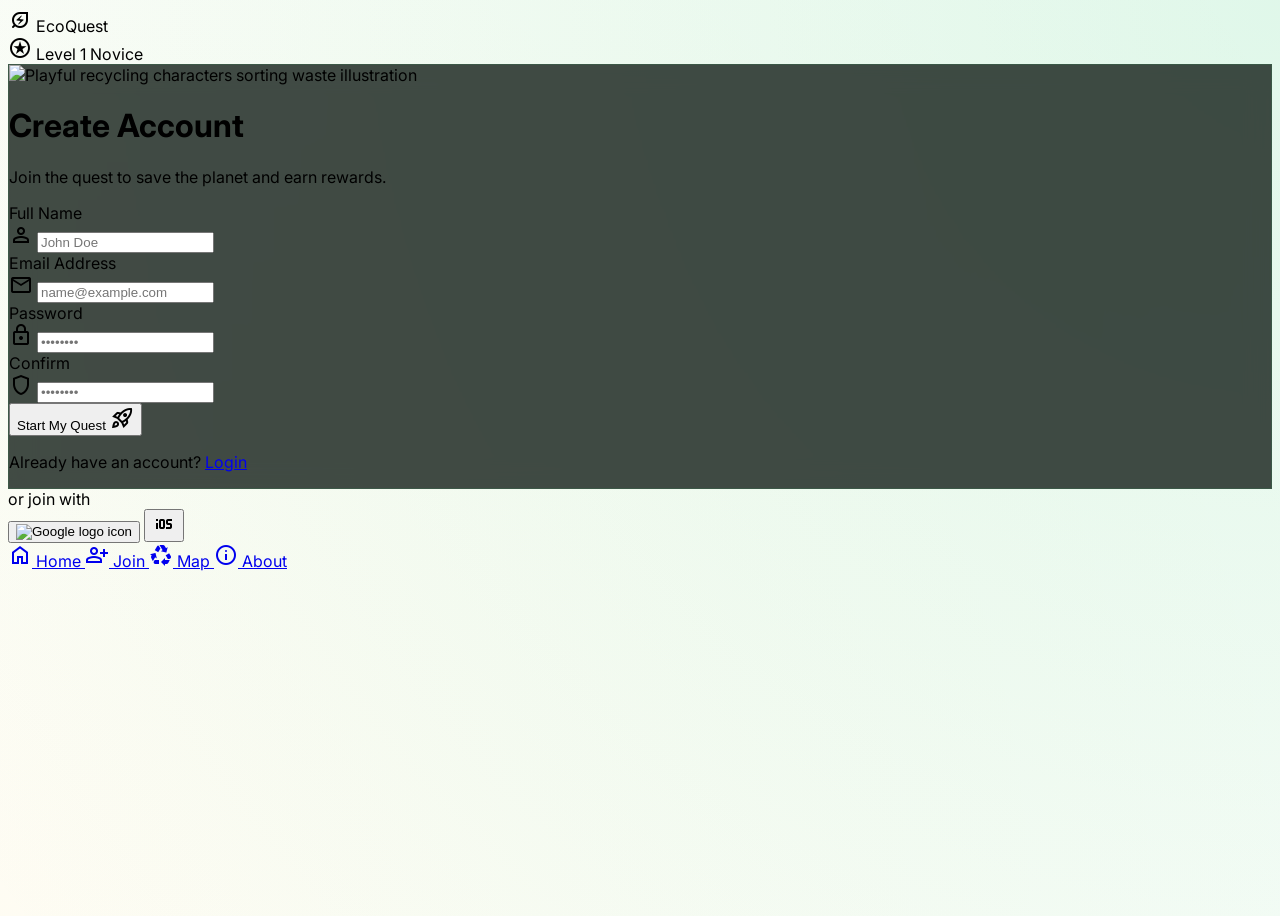
==== index.html @ ca82e49a "Initial Commit" ====
<!DOCTYPE html>
<html class="dark" lang="en">
<head>
  <meta charset="utf-8"/>
  <meta content="width=device-width, initial-scale=1.0" name="viewport"/>
  <title>EcoQuest - Join the Journey</title>

  <!-- Tailwind CSS -->
  <script src="https://cdn.tailwindcss.com?plugins=forms,container-queries"></script>

  <!-- Google Fonts -->
  <link href="https://fonts.googleapis.com/css2?family=Inter:wght@300;400;500;600;700&display=swap" rel="stylesheet"/>
  <link href="https://fonts.googleapis.com/css2?family=Material+Symbols+Outlined:wght,FILL@100..700,0..1&display=swap" rel="stylesheet"/>

  <!-- Tailwind config -->
  <script id="tailwind-config">
    tailwind.config = {
      darkMode: "class",
      theme: {
        extend: {
          colors: {
            "primary":          "#2ecc70",
            "accent-yellow":    "#f1c40f",
            "background-light": "#f6f8f7",
            "background-dark":  "#131f18",
          },
          fontFamily: {
            "display": ["Inter", "sans-serif"]
          },
          borderRadius: {
            "DEFAULT": "0.25rem",
            "lg":      "0.5rem",
            "xl":      "0.75rem",
            "2xl":     "1rem",
            "full":    "9999px"
          },
        },
      },
    }
  </script>

  <!-- Custom styles -->
  <link rel="stylesheet" href="signup.css"/>
</head>

<body class="bg-background-light dark:bg-background-dark text-slate-900 dark:text-slate-100 min-h-screen flex flex-col font-display hero-gradient">

  <!-- ── HEADER ─────────────────────────────────────────────────────────────── -->
  <header class="w-full p-6 flex justify-between items-center max-w-7xl mx-auto">
    <div class="flex items-center gap-2">
      <span class="material-symbols-outlined text-primary text-3xl">energy_savings_leaf</span>
      <span class="text-xl font-bold tracking-tight text-slate-900 dark:text-slate-100">EcoQuest</span>
    </div>
    <div class="hidden md:flex items-center gap-2 px-3 py-1 rounded-full bg-primary/10 border border-primary/20">
      <span class="material-symbols-outlined text-primary text-sm">stars</span>
      <span class="text-xs font-semibold uppercase tracking-wider text-primary">Level 1 Novice</span>
    </div>
  </header>

  <!-- ── MAIN ───────────────────────────────────────────────────────────────── -->
  <main class="flex-1 flex items-center justify-center p-4 sm:p-6">
    <div class="w-full max-w-md">

      <!-- Signup Card -->
      <div class="glass-card rounded-2xl shadow-2xl overflow-hidden border border-slate-200 dark:border-primary/10">

        <!-- Illustration -->
        <div class="relative h-48 bg-primary/5 flex items-center justify-center overflow-hidden">
          <div class="absolute inset-0 bg-gradient-to-b from-transparent to-background-dark/20"></div>
          <img
            alt="Playful recycling characters sorting waste illustration"
            class="relative z-10 w-full h-full object-cover opacity-90"
            src="https://lh3.googleusercontent.com/aida-public/[base64]"
          />
        </div>

        <!-- Form area -->
        <div class="p-8">
          <div class="text-center mb-8">
            <h1 class="text-2xl font-bold text-slate-900 dark:text-white mb-2">Create Account</h1>
            <p class="text-slate-500 dark:text-slate-400 text-sm">Join the quest to save the planet and earn rewards.</p>
          </div>

          <form action="#" class="space-y-4">

            <!-- Full Name -->
            <div class="space-y-1">
              <label class="text-xs font-semibold uppercase tracking-wider text-slate-500 dark:text-slate-400 ml-1" for="fullName">Full Name</label>
              <div class="relative group">
                <span class="material-symbols-outlined absolute left-3 top-1/2 -translate-y-1/2 text-slate-400 group-focus-within:text-primary transition-colors">person</span>
                <input
                  id="fullName"
                  class="w-full pl-10 pr-4 py-3 bg-white dark:bg-slate-900/50 border border-slate-200 dark:border-slate-800 rounded-xl focus:ring-2 focus:ring-primary/20 focus:border-primary outline-none transition-all dark:text-white"
                  placeholder="John Doe"
                  type="text"
                />
              </div>
            </div>

            <!-- Email -->
            <div class="space-y-1">
              <label class="text-xs font-semibold uppercase tracking-wider text-slate-500 dark:text-slate-400 ml-1" for="email">Email Address</label>
              <div class="relative group">
                <span class="material-symbols-outlined absolute left-3 top-1/2 -translate-y-1/2 text-slate-400 group-focus-within:text-primary transition-colors">mail</span>
                <input
                  id="email"
                  class="w-full pl-10 pr-4 py-3 bg-white dark:bg-slate-900/50 border border-slate-200 dark:border-slate-800 rounded-xl focus:ring-2 focus:ring-primary/20 focus:border-primary outline-none transition-all dark:text-white"
                  placeholder="name@example.com"
                  type="email"
                />
              </div>
            </div>

            <!-- Password Grid -->
            <div class="grid grid-cols-1 sm:grid-cols-2 gap-4">

              <!-- Password -->
              <div class="space-y-1">
                <label class="text-xs font-semibold uppercase tracking-wider text-slate-500 dark:text-slate-400 ml-1" for="password">Password</label>
                <div class="relative group">
                  <span class="material-symbols-outlined absolute left-3 top-1/2 -translate-y-1/2 text-slate-400 group-focus-within:text-primary transition-colors">lock</span>
                  <input
                    id="password"
                    class="w-full pl-10 pr-4 py-3 bg-white dark:bg-slate-900/50 border border-slate-200 dark:border-slate-800 rounded-xl focus:ring-2 focus:ring-primary/20 focus:border-primary outline-none transition-all dark:text-white"
                    placeholder="••••••••"
                    type="password"
                  />
                </div>
              </div>

              <!-- Confirm Password -->
              <div class="space-y-1">
                <label class="text-xs font-semibold uppercase tracking-wider text-slate-500 dark:text-slate-400 ml-1" for="confirmPassword">Confirm</label>
                <div class="relative group">
                  <span class="material-symbols-outlined absolute left-3 top-1/2 -translate-y-1/2 text-slate-400 group-focus-within:text-primary transition-colors">shield</span>
                  <input
                    id="confirmPassword"
                    class="w-full pl-10 pr-4 py-3 bg-white dark:bg-slate-900/50 border border-slate-200 dark:border-slate-800 rounded-xl focus:ring-2 focus:ring-primary/20 focus:border-primary outline-none transition-all dark:text-white"
                    placeholder="••••••••"
                    type="password"
                  />
                </div>
              </div>

            </div>

            <!-- Submit -->
            <button
              class="w-full mt-6 py-4 rounded-xl bg-gradient-to-r from-accent-yellow to-primary text-slate-900 font-bold text-lg shadow-lg shadow-primary/20 hover:shadow-primary/40 hover:-translate-y-0.5 active:translate-y-0 transition-all flex items-center justify-center gap-2"
              type="submit"
            >
              <span>Start My Quest</span>
              <span class="material-symbols-outlined">rocket_launch</span>
            </button>

          </form>

          <!-- Login link -->
          <div class="mt-8 text-center">
            <p class="text-sm text-slate-500 dark:text-slate-400">
              Already have an account?
              <a class="text-primary font-bold hover:underline underline-offset-4 ml-1" href="#">Login</a>
            </p>
          </div>
        </div>
      </div>

      <!-- Social signup -->
      <div class="mt-8 flex items-center justify-center gap-6 opacity-60 hover:opacity-100 transition-opacity">
        <div class="h-px w-12 bg-slate-300 dark:bg-slate-700"></div>
        <span class="text-xs font-medium uppercase text-slate-500">or join with</span>
        <div class="h-px w-12 bg-slate-300 dark:bg-slate-700"></div>
      </div>

      <div class="mt-4 flex justify-center gap-4">
        <button class="p-2 rounded-full border border-slate-200 dark:border-slate-800 hover:bg-white dark:hover:bg-slate-800 transition-colors">
          <img
            alt="Google logo icon"
            class="w-5 h-5"
            src="https://lh3.googleusercontent.com/aida-public/[base64]"
          />
        </button>
        <button class="p-2 rounded-full border border-slate-200 dark:border-slate-800 hover:bg-white dark:hover:bg-slate-800 transition-colors">
          <span class="material-symbols-outlined text-xl">ios</span>
        </button>
      </div>

    </div>
  </main>

  <!-- ── FOOTER / BOTTOM NAV ────────────────────────────────────────────────── -->
  <footer class="w-full border-t border-slate-200 dark:border-primary/10 bg-white/50 dark:bg-slate-900/50 backdrop-blur-md">
    <div class="max-w-md mx-auto flex justify-around items-center py-3 px-4">
      <a class="flex flex-col items-center gap-1 text-slate-400" href="#">
        <span class="material-symbols-outlined">home</span>
        <span class="text-[10px] font-medium">Home</span>
      </a>
      <a class="flex flex-col items-center gap-1 text-primary" href="#">
        <span class="material-symbols-outlined fill-1">person_add</span>
        <span class="text-[10px] font-medium">Join</span>
      </a>
      <a class="flex flex-col items-center gap-1 text-slate-400" href="#">
        <span class="material-symbols-outlined">recycling</span>
        <span class="text-[10px] font-medium">Map</span>
      </a>
      <a class="flex flex-col items-center gap-1 text-slate-400" href="#">
        <span class="material-symbols-outlined">info</span>
        <span class="text-[10px] font-medium">About</span>
      </a>
    </div>
  </footer>

  <!-- JavaScript -->
  <script src="signup.js"></script>

</body>
</html>
---- signup.css ----
/* ── Custom base styles ─────────────────────────────────────────────────────── */
body {
    font-family: 'Inter', sans-serif;
    min-height: max(884px, 100dvh);
}

/* Glass card effect */
.glass-card {
    background: rgba(19, 31, 24, 0.8);
    backdrop-filter: blur(12px);
    border: 1px solid rgba(46, 204, 112, 0.1);
}

/* Hero radial gradient background */
.hero-gradient {
    background:
        radial-gradient(circle at top right,  rgba(46, 204, 112, 0.15), transparent),
        radial-gradient(circle at bottom left, rgba(241, 196, 15, 0.05),  transparent);
}
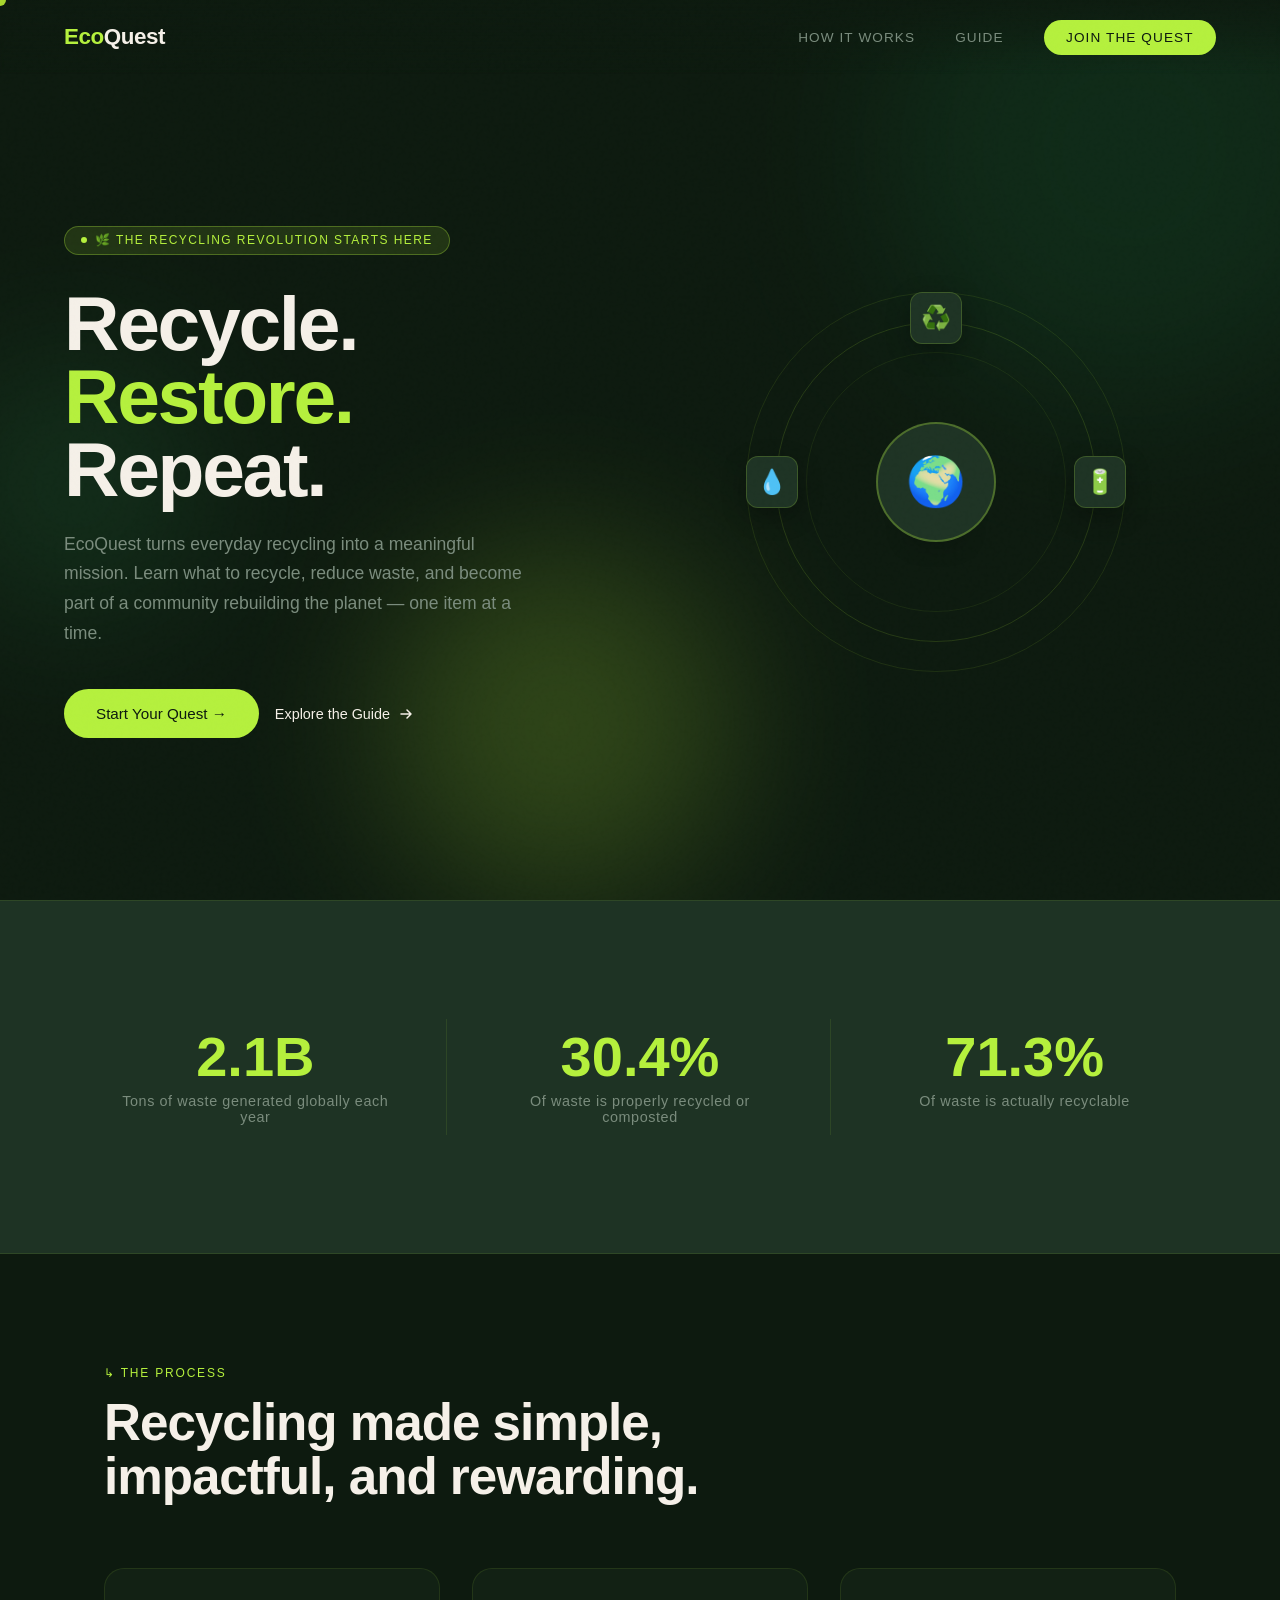
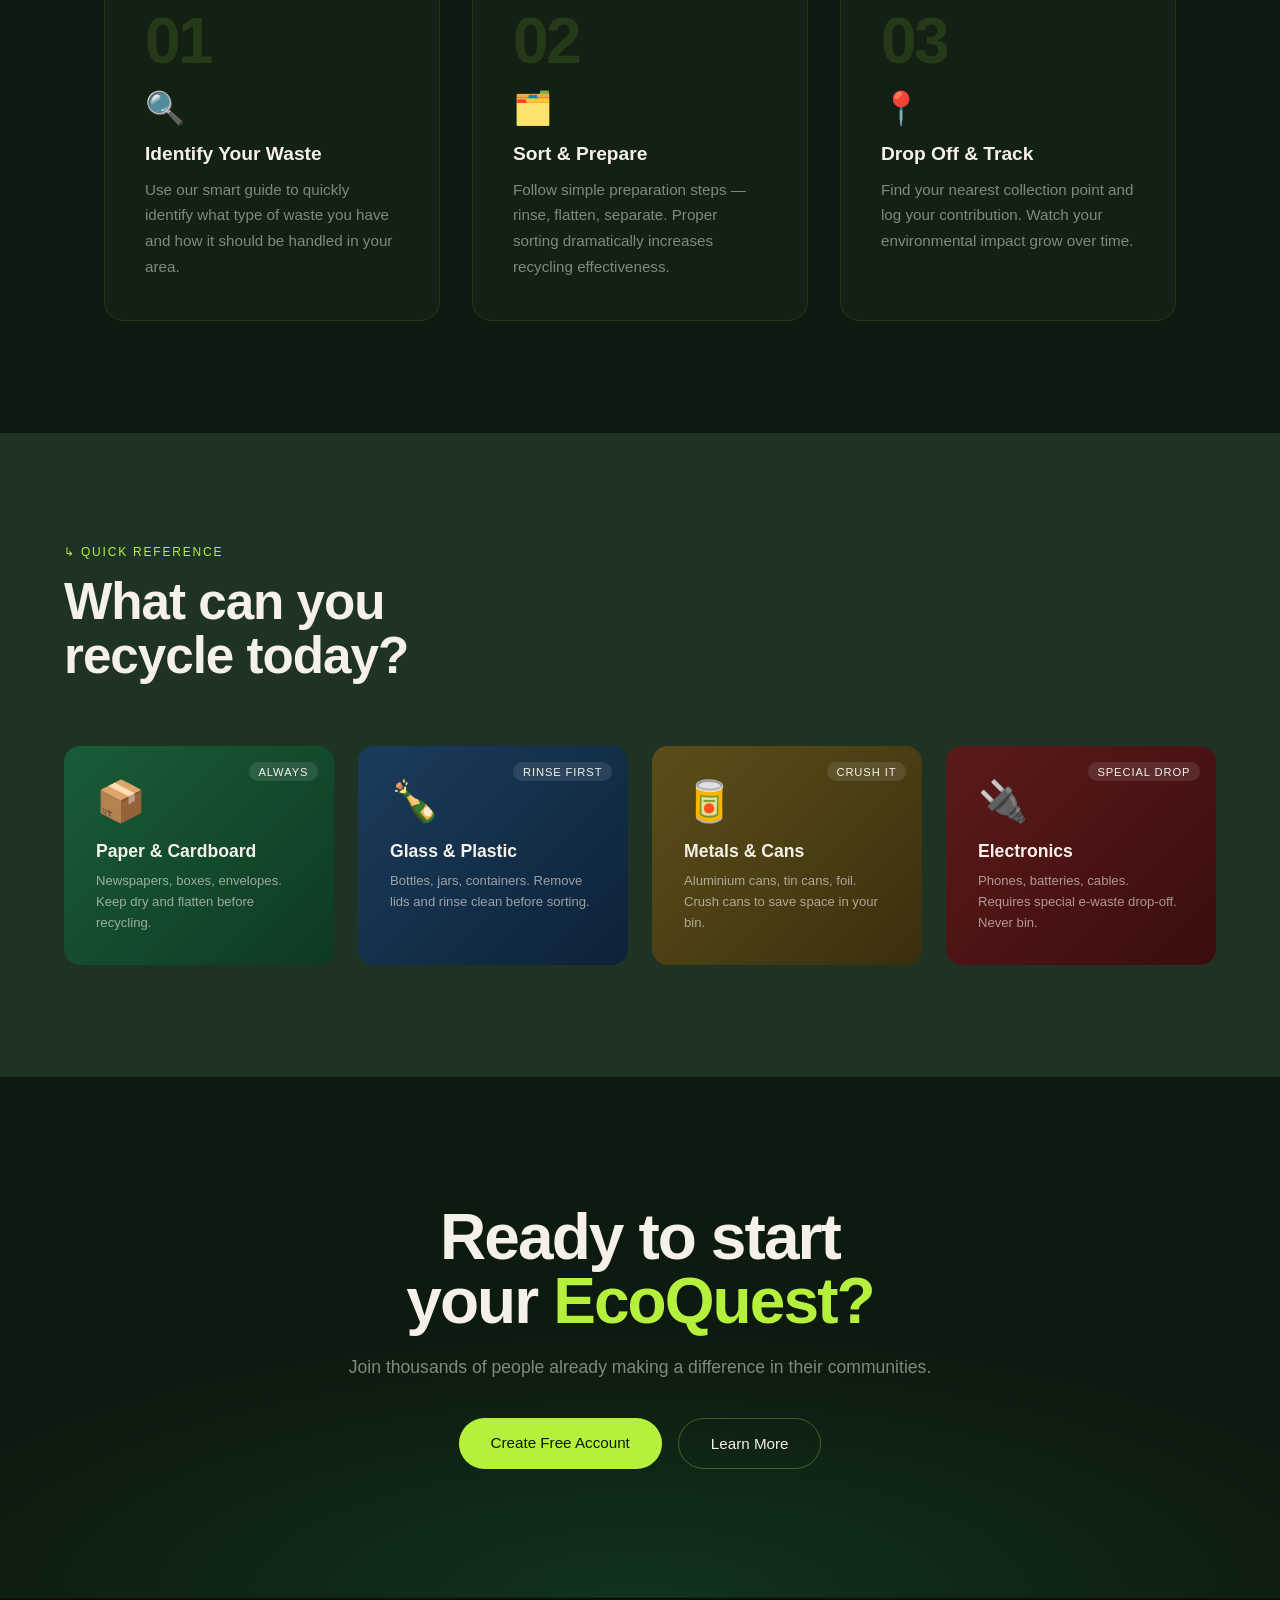
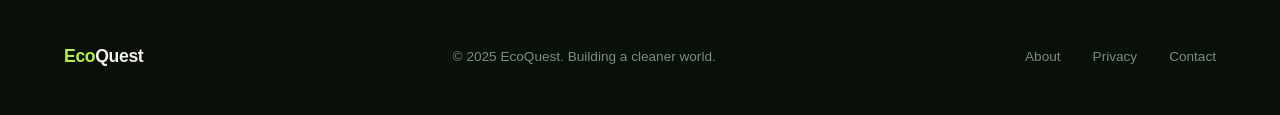
==== commit dfb0139a: "made some changes" ====
--- a/index.html
+++ b/index.html
@@ -1,217 +1,158 @@
 <!DOCTYPE html>
-<html class="dark" lang="en">
+<html lang="en">
 <head>
-  <meta charset="utf-8"/>
-  <meta content="width=device-width, initial-scale=1.0" name="viewport"/>
-  <title>EcoQuest - Join the Journey</title>
+  <meta charset="UTF-8">
+  <meta name="viewport" content="width=device-width, initial-scale=1.0">
+  <title>EcoQuest – Recycle. Restore. Repeat.</title>
+  <link href="https://fonts.googleapis.com/css2?family=Syne:wght@400;700;800&family=DM+Sans:ital,wght@0,300;0,400;1,300&display=swap" rel="stylesheet">
+  <link rel="stylesheet" href="style.css">
+</head>
+<body>
 
-  <!-- Tailwind CSS -->
-  <script src="https://cdn.tailwindcss.com?plugins=forms,container-queries"></script>
+  <div class="cursor" id="cursor"></div>
 
-  <!-- Google Fonts -->
-  <link href="https://fonts.googleapis.com/css2?family=Inter:wght@300;400;500;600;700&display=swap" rel="stylesheet"/>
-  <link href="https://fonts.googleapis.com/css2?family=Material+Symbols+Outlined:wght,FILL@100..700,0..1&display=swap" rel="stylesheet"/>
+  <!-- ── NAV ────────────────────────────────────────────────────────────── -->
+  <nav>
+    <div class="logo">Eco<span>Quest</span></div>
+    <ul>
+      <li><a href="#how">How It Works</a></li>
+      <li><a href="#guide">Guide</a></li>
+      <li><a href="#join" class="nav-cta">Join the Quest</a></li>
+    </ul>
+  </nav>
 
-  <!-- Tailwind config -->
-  <script id="tailwind-config">
-    tailwind.config = {
-      darkMode: "class",
-      theme: {
-        extend: {
-          colors: {
-            "primary":          "#2ecc70",
-            "accent-yellow":    "#f1c40f",
-            "background-light": "#f6f8f7",
-            "background-dark":  "#131f18",
-          },
-          fontFamily: {
-            "display": ["Inter", "sans-serif"]
-          },
-          borderRadius: {
-            "DEFAULT": "0.25rem",
-            "lg":      "0.5rem",
-            "xl":      "0.75rem",
-            "2xl":     "1rem",
-            "full":    "9999px"
-          },
-        },
-      },
-    }
-  </script>
+  <!-- ── HERO ───────────────────────────────────────────────────────────── -->
+  <section class="hero">
+    <div class="blob blob-1"></div>
+    <div class="blob blob-2"></div>
+    <div class="blob blob-3"></div>
 
-  <!-- Custom styles -->
-  <link rel="stylesheet" href="signup.css"/>
-</head>
+    <div class="hero-content">
+      <div class="hero-tag">🌿 The Recycling Revolution Starts Here</div>
+      <h1>Recycle.<br><em>Restore.</em>Repeat.</h1>
+      <p class="hero-desc">EcoQuest turns everyday recycling into a meaningful mission. Learn what to recycle, reduce waste, and become part of a community rebuilding the planet — one item at a time.</p>
+      <div class="hero-actions">
+        <a href="#join" class="btn-primary">Start Your Quest →</a>
+        <a href="#guide" class="btn-ghost">
+          Explore the Guide
+          <svg width="16" height="16" viewBox="0 0 16 16" fill="none">
+            <path d="M3 8H13M13 8L9 4M13 8L9 12" stroke="currentColor" stroke-width="1.5" stroke-linecap="round"/>
+          </svg>
+        </a>
+      </div>
+    </div>
 
-<body class="bg-background-light dark:bg-background-dark text-slate-900 dark:text-slate-100 min-h-screen flex flex-col font-display hero-gradient">
+    <div class="hero-visual">
+      <div class="orbit-container">
+        <div class="orbit-ring"></div>
+        <div class="orbit-ring"></div>
+        <div class="orbit-ring"></div>
+        <div class="orbit-item" style="top:0;left:50%;transform:translateX(-50%)">♻️</div>
+        <div class="orbit-item" style="bottom:0;left:50%;transform:translateX(-50%);animation:counterSpinBottom 20s linear infinite reverse">🌱</div>
+        <div class="orbit-item" style="left:0;top:50%;transform:translateY(-50%);animation:counterSpinLeft 14s linear infinite reverse">💧</div>
+        <div class="orbit-item" style="right:0;top:50%;transform:translateY(-50%);animation:counterSpinRight 14s linear infinite">🔋</div>
+        <div class="orbit-center">🌍</div>
+      </div>
+    </div>
+  </section>
 
-  <!-- ── HEADER ─────────────────────────────────────────────────────────────── -->
-  <header class="w-full p-6 flex justify-between items-center max-w-7xl mx-auto">
-    <div class="flex items-center gap-2">
-      <span class="material-symbols-outlined text-primary text-3xl">energy_savings_leaf</span>
-      <span class="text-xl font-bold tracking-tight text-slate-900 dark:text-slate-100">EcoQuest</span>
+  <!-- ── STATS ──────────────────────────────────────────────────────────── -->
+  <div class="stats reveal">
+    <div class="stat">
+      <div class="stat-num">2.3B</div>
+      <div class="stat-label">Tons of waste generated globally each year</div>
     </div>
-    <div class="hidden md:flex items-center gap-2 px-3 py-1 rounded-full bg-primary/10 border border-primary/20">
-      <span class="material-symbols-outlined text-primary text-sm">stars</span>
-      <span class="text-xs font-semibold uppercase tracking-wider text-primary">Level 1 Novice</span>
+    <div class="stat">
+      <div class="stat-num">32%</div>
+      <div class="stat-label">Of waste is properly recycled or composted</div>
     </div>
-  </header>
+    <div class="stat">
+      <div class="stat-num">75%</div>
+      <div class="stat-label">Of waste is actually recyclable</div>
+    </div>
+  </div>
 
-  <!-- ── MAIN ───────────────────────────────────────────────────────────────── -->
-  <main class="flex-1 flex items-center justify-center p-4 sm:p-6">
-    <div class="w-full max-w-md">
+  <!-- ── HOW IT WORKS ───────────────────────────────────────────────────── -->
+  <section class="section" id="how">
+    <div class="section-tag">↳ The Process</div>
+    <h2 class="section-title reveal">Recycling made simple, impactful, and rewarding.</h2>
+    <div class="steps">
+      <div class="step reveal">
+        <div class="step-num">01</div>
+        <div class="step-icon">🔍</div>
+        <h3>Identify Your Waste</h3>
+        <p>Use our smart guide to quickly identify what type of waste you have and how it should be handled in your area.</p>
+      </div>
+      <div class="step reveal" style="transition-delay:0.15s">
+        <div class="step-num">02</div>
+        <div class="step-icon">🗂️</div>
+        <h3>Sort &amp; Prepare</h3>
+        <p>Follow simple preparation steps — rinse, flatten, separate. Proper sorting dramatically increases recycling effectiveness.</p>
+      </div>
+      <div class="step reveal" style="transition-delay:0.3s">
+        <div class="step-num">03</div>
+        <div class="step-icon">📍</div>
+        <h3>Drop Off &amp; Track</h3>
+        <p>Find your nearest collection point and log your contribution. Watch your environmental impact grow over time.</p>
+      </div>
+    </div>
+  </section>
 
-      <!-- Signup Card -->
-      <div class="glass-card rounded-2xl shadow-2xl overflow-hidden border border-slate-200 dark:border-primary/10">
-
-        <!-- Illustration -->
-        <div class="relative h-48 bg-primary/5 flex items-center justify-center overflow-hidden">
-          <div class="absolute inset-0 bg-gradient-to-b from-transparent to-background-dark/20"></div>
-          <img
-            alt="Playful recycling characters sorting waste illustration"
-            class="relative z-10 w-full h-full object-cover opacity-90"
-            src="https://lh3.googleusercontent.com/aida-public/[base64]"
-          />
+  <!-- ── RECYCLING GUIDE ────────────────────────────────────────────────── -->
+  <section class="guide-section" id="guide">
+    <div class="guide-inner">
+      <div class="section-tag">↳ Quick Reference</div>
+      <h2 class="section-title reveal">What can you<br>recycle today?</h2>
+      <div class="categories">
+        <div class="cat-card green reveal">
+          <span class="cat-badge">Always</span>
+          <span class="cat-emoji">📦</span>
+          <h3>Paper &amp; Cardboard</h3>
+          <p>Newspapers, boxes, envelopes. Keep dry and flatten before recycling.</p>
         </div>
-
-        <!-- Form area -->
-        <div class="p-8">
-          <div class="text-center mb-8">
-            <h1 class="text-2xl font-bold text-slate-900 dark:text-white mb-2">Create Account</h1>
-            <p class="text-slate-500 dark:text-slate-400 text-sm">Join the quest to save the planet and earn rewards.</p>
-          </div>
-
-          <form action="#" class="space-y-4">
-
-            <!-- Full Name -->
-            <div class="space-y-1">
-              <label class="text-xs font-semibold uppercase tracking-wider text-slate-500 dark:text-slate-400 ml-1" for="fullName">Full Name</label>
-              <div class="relative group">
-                <span class="material-symbols-outlined absolute left-3 top-1/2 -translate-y-1/2 text-slate-400 group-focus-within:text-primary transition-colors">person</span>
-                <input
-                  id="fullName"
-                  class="w-full pl-10 pr-4 py-3 bg-white dark:bg-slate-900/50 border border-slate-200 dark:border-slate-800 rounded-xl focus:ring-2 focus:ring-primary/20 focus:border-primary outline-none transition-all dark:text-white"
-                  placeholder="John Doe"
-                  type="text"
-                />
-              </div>
-            </div>
-
-            <!-- Email -->
-            <div class="space-y-1">
-              <label class="text-xs font-semibold uppercase tracking-wider text-slate-500 dark:text-slate-400 ml-1" for="email">Email Address</label>
-              <div class="relative group">
-                <span class="material-symbols-outlined absolute left-3 top-1/2 -translate-y-1/2 text-slate-400 group-focus-within:text-primary transition-colors">mail</span>
-                <input
-                  id="email"
-                  class="w-full pl-10 pr-4 py-3 bg-white dark:bg-slate-900/50 border border-slate-200 dark:border-slate-800 rounded-xl focus:ring-2 focus:ring-primary/20 focus:border-primary outline-none transition-all dark:text-white"
-                  placeholder="name@example.com"
-                  type="email"
-                />
-              </div>
-            </div>
-
-            <!-- Password Grid -->
-            <div class="grid grid-cols-1 sm:grid-cols-2 gap-4">
-
-              <!-- Password -->
-              <div class="space-y-1">
-                <label class="text-xs font-semibold uppercase tracking-wider text-slate-500 dark:text-slate-400 ml-1" for="password">Password</label>
-                <div class="relative group">
-                  <span class="material-symbols-outlined absolute left-3 top-1/2 -translate-y-1/2 text-slate-400 group-focus-within:text-primary transition-colors">lock</span>
-                  <input
-                    id="password"
-                    class="w-full pl-10 pr-4 py-3 bg-white dark:bg-slate-900/50 border border-slate-200 dark:border-slate-800 rounded-xl focus:ring-2 focus:ring-primary/20 focus:border-primary outline-none transition-all dark:text-white"
-                    placeholder="••••••••"
-                    type="password"
-                  />
-                </div>
-              </div>
-
-              <!-- Confirm Password -->
-              <div class="space-y-1">
-                <label class="text-xs font-semibold uppercase tracking-wider text-slate-500 dark:text-slate-400 ml-1" for="confirmPassword">Confirm</label>
-                <div class="relative group">
-                  <span class="material-symbols-outlined absolute left-3 top-1/2 -translate-y-1/2 text-slate-400 group-focus-within:text-primary transition-colors">shield</span>
-                  <input
-                    id="confirmPassword"
-                    class="w-full pl-10 pr-4 py-3 bg-white dark:bg-slate-900/50 border border-slate-200 dark:border-slate-800 rounded-xl focus:ring-2 focus:ring-primary/20 focus:border-primary outline-none transition-all dark:text-white"
-                    placeholder="••••••••"
-                    type="password"
-                  />
-                </div>
-              </div>
-
-            </div>
-
-            <!-- Submit -->
-            <button
-              class="w-full mt-6 py-4 rounded-xl bg-gradient-to-r from-accent-yellow to-primary text-slate-900 font-bold text-lg shadow-lg shadow-primary/20 hover:shadow-primary/40 hover:-translate-y-0.5 active:translate-y-0 transition-all flex items-center justify-center gap-2"
-              type="submit"
-            >
-              <span>Start My Quest</span>
-              <span class="material-symbols-outlined">rocket_launch</span>
-            </button>
-
-          </form>
-
-          <!-- Login link -->
-          <div class="mt-8 text-center">
-            <p class="text-sm text-slate-500 dark:text-slate-400">
-              Already have an account?
-              <a class="text-primary font-bold hover:underline underline-offset-4 ml-1" href="#">Login</a>
-            </p>
-          </div>
+        <div class="cat-card blue reveal" style="transition-delay:0.1s">
+          <span class="cat-badge">Rinse First</span>
+          <span class="cat-emoji">🍾</span>
+          <h3>Glass &amp; Plastic</h3>
+          <p>Bottles, jars, containers. Remove lids and rinse clean before sorting.</p>
+        </div>
+        <div class="cat-card yellow reveal" style="transition-delay:0.2s">
+          <span class="cat-badge">Crush It</span>
+          <span class="cat-emoji">🥫</span>
+          <h3>Metals &amp; Cans</h3>
+          <p>Aluminium cans, tin cans, foil. Crush cans to save space in your bin.</p>
+        </div>
+        <div class="cat-card red reveal" style="transition-delay:0.3s">
+          <span class="cat-badge">Special Drop</span>
+          <span class="cat-emoji">🔌</span>
+          <h3>Electronics</h3>
+          <p>Phones, batteries, cables. Requires special e-waste drop-off. Never bin.</p>
         </div>
       </div>
+    </div>
+  </section>
 
-      <!-- Social signup -->
-      <div class="mt-8 flex items-center justify-center gap-6 opacity-60 hover:opacity-100 transition-opacity">
-        <div class="h-px w-12 bg-slate-300 dark:bg-slate-700"></div>
-        <span class="text-xs font-medium uppercase text-slate-500">or join with</span>
-        <div class="h-px w-12 bg-slate-300 dark:bg-slate-700"></div>
-      </div>
+  <!-- ── CTA ────────────────────────────────────────────────────────────── -->
+  <section class="cta-section" id="join">
+    <h2 class="reveal">Ready to start<br>your <span>EcoQuest?</span></h2>
+    <p class="reveal">Join thousands of people already making a difference in their communities.</p>
+    <div class="cta-buttons reveal">
+      <a href="login.html" class="btn-primary">Create Free Account</a>
+      <a href="#how" class="btn-outline">Learn More</a>
+    </div>
+  </section>
 
-      <div class="mt-4 flex justify-center gap-4">
-        <button class="p-2 rounded-full border border-slate-200 dark:border-slate-800 hover:bg-white dark:hover:bg-slate-800 transition-colors">
-          <img
-            alt="Google logo icon"
-            class="w-5 h-5"
-            src="https://lh3.googleusercontent.com/aida-public/[base64]"
-          />
-        </button>
-        <button class="p-2 rounded-full border border-slate-200 dark:border-slate-800 hover:bg-white dark:hover:bg-slate-800 transition-colors">
-          <span class="material-symbols-outlined text-xl">ios</span>
-        </button>
-      </div>
-
-    </div>
-  </main>
-
-  <!-- ── FOOTER / BOTTOM NAV ────────────────────────────────────────────────── -->
-  <footer class="w-full border-t border-slate-200 dark:border-primary/10 bg-white/50 dark:bg-slate-900/50 backdrop-blur-md">
-    <div class="max-w-md mx-auto flex justify-around items-center py-3 px-4">
-      <a class="flex flex-col items-center gap-1 text-slate-400" href="#">
-        <span class="material-symbols-outlined">home</span>
-        <span class="text-[10px] font-medium">Home</span>
-      </a>
-      <a class="flex flex-col items-center gap-1 text-primary" href="#">
-        <span class="material-symbols-outlined fill-1">person_add</span>
-        <span class="text-[10px] font-medium">Join</span>
-      </a>
-      <a class="flex flex-col items-center gap-1 text-slate-400" href="#">
-        <span class="material-symbols-outlined">recycling</span>
-        <span class="text-[10px] font-medium">Map</span>
-      </a>
-      <a class="flex flex-col items-center gap-1 text-slate-400" href="#">
-        <span class="material-symbols-outlined">info</span>
-        <span class="text-[10px] font-medium">About</span>
-      </a>
+  <!-- ── FOOTER ─────────────────────────────────────────────────────────── -->
+  <footer>
+    <div class="logo">Eco<span>Quest</span></div>
+    <p>© 2025 EcoQuest. Building a cleaner world.</p>
+    <div class="footer-links">
+      <a href="#">About</a>
+      <a href="#">Privacy</a>
+      <a href="#">Contact</a>
     </div>
   </footer>
 
-  <!-- JavaScript -->
-  <script src="signup.js"></script>
-
+  <script src="script.js"></script>
 </body>
 </html>
--- a/style.css
+++ b/style.css
@@ -0,0 +1,519 @@
+:root {
+    --green: #1a6b3c;
+    --lime: #b5f03d;
+    --dark: #0d1a0f;
+    --mid: #1e3324;
+    --cream: #f5f0e8;
+    --gray: #7a8c7d;
+}
+
+*, *::before, *::after { box-sizing: border-box; margin: 0; padding: 0; }
+
+html { scroll-behavior: smooth; }
+
+body {
+    background: var(--dark);
+    color: var(--cream);
+    font-family: 'DM Sans', sans-serif;
+    font-weight: 300;
+    overflow-x: hidden;
+    cursor: none;
+}
+
+/* Custom cursor */
+.cursor {
+    position: fixed;
+    width: 12px; height: 12px;
+    background: var(--lime);
+    border-radius: 50%;
+    pointer-events: none;
+    z-index: 9999;
+    transform: translate(-50%, -50%);
+    transition: transform 0.1s ease, width 0.3s ease, height 0.3s ease;
+    mix-blend-mode: difference;
+}
+.cursor.expand { width: 40px; height: 40px; }
+
+/* Noise overlay */
+body::before {
+    content: '';
+    position: fixed;
+    inset: 0;
+    background-image: url("data:image/svg+xml,%3Csvg viewBox='0 0 256 256' xmlns='http://www.w3.org/2000/svg'%3E%3Cfilter id='noise'%3E%3CfeTurbulence type='fractalNoise' baseFrequency='0.9' numOctaves='4' stitchTiles='stitch'/%3E%3C/filter%3E%3Crect width='100%25' height='100%25' filter='url(%23noise)' opacity='0.04'/%3E%3C/svg%3E");
+    pointer-events: none;
+    z-index: 100;
+    opacity: 0.4;
+}
+
+/* NAV */
+nav {
+    position: fixed;
+    top: 0; left: 0; right: 0;
+    z-index: 50;
+    display: flex;
+    align-items: center;
+    justify-content: space-between;
+    padding: 1.5rem 4rem;
+    background: linear-gradient(to bottom, rgba(13,26,15,0.9), transparent);
+    backdrop-filter: blur(2px);
+}
+.logo {
+    font-family: 'Syne', sans-serif;
+    font-weight: 800;
+    font-size: 1.4rem;
+    letter-spacing: -0.02em;
+    color: var(--lime);
+}
+.logo span { color: var(--cream); }
+nav ul { list-style: none; display: flex; gap: 2.5rem; }
+nav ul a {
+    text-decoration: none;
+    color: var(--gray);
+    font-size: 0.85rem;
+    letter-spacing: 0.08em;
+    text-transform: uppercase;
+    transition: color 0.3s;
+}
+nav ul a:hover { color: var(--lime); }
+.nav-cta {
+    background: var(--lime);
+    color: var(--dark) !important;
+    padding: 0.6rem 1.4rem;
+    border-radius: 100px;
+    font-weight: 400 !important;
+    transition: background 0.3s, transform 0.2s !important;
+}
+.nav-cta:hover { background: #ceff5a !important; transform: scale(1.05); }
+
+/* HERO */
+.hero {
+    min-height: 100vh;
+    display: grid;
+    grid-template-columns: 1fr 1fr;
+    align-items: center;
+    padding: 8rem 4rem 4rem;
+    position: relative;
+    overflow: hidden;
+    gap: 2rem;
+}
+
+/* Animated background blobs */
+.blob {
+    position: absolute;
+    border-radius: 50%;
+    filter: blur(80px);
+    opacity: 0.2;
+    animation: float 8s ease-in-out infinite;
+}
+.blob-1 { width: 500px; height: 500px; background: var(--green); top: -100px; right: -100px; animation-delay: 0s; }
+.blob-2 { width: 350px; height: 350px; background: var(--lime); bottom: 0; left: 30%; animation-delay: -3s; }
+.blob-3 { width: 250px; height: 250px; background: #2d8c50; top: 40%; left: -50px; animation-delay: -6s; }
+
+@keyframes float {
+    0%, 100% { transform: translateY(0) scale(1); }
+    50% { transform: translateY(-30px) scale(1.05); }
+}
+
+.hero-content { position: relative; z-index: 2; }
+
+.hero-tag {
+    display: inline-flex;
+    align-items: center;
+    gap: 0.5rem;
+    background: rgba(181,240,61,0.12);
+    border: 1px solid rgba(181,240,61,0.3);
+    color: var(--lime);
+    font-size: 0.75rem;
+    letter-spacing: 0.12em;
+    text-transform: uppercase;
+    padding: 0.4rem 1rem;
+    border-radius: 100px;
+    margin-bottom: 2rem;
+    opacity: 0;
+    animation: fadeUp 0.6s ease forwards 0.2s;
+}
+.hero-tag::before {
+    content: '';
+    width: 6px; height: 6px;
+    background: var(--lime);
+    border-radius: 50%;
+    animation: pulse 2s infinite;
+}
+@keyframes pulse { 0%,100%{opacity:1;} 50%{opacity:0.3;} }
+
+h1 {
+    font-family: 'Syne', sans-serif;
+    font-weight: 800;
+    font-size: clamp(3rem, 6vw, 5.5rem);
+    line-height: 0.95;
+    letter-spacing: -0.03em;
+    margin-bottom: 1.5rem;
+    opacity: 0;
+    animation: fadeUp 0.7s ease forwards 0.4s;
+}
+h1 em {
+    font-style: normal;
+    color: var(--lime);
+    display: block;
+}
+
+.hero-desc {
+    font-size: 1.1rem;
+    line-height: 1.7;
+    color: var(--gray);
+    max-width: 480px;
+    margin-bottom: 2.5rem;
+    opacity: 0;
+    animation: fadeUp 0.7s ease forwards 0.6s;
+}
+
+.hero-actions {
+    display: flex;
+    gap: 1rem;
+    align-items: center;
+    opacity: 0;
+    animation: fadeUp 0.7s ease forwards 0.8s;
+}
+.btn-primary {
+    background: var(--lime);
+    color: var(--dark);
+    border: none;
+    padding: 1rem 2rem;
+    border-radius: 100px;
+    font-family: 'DM Sans', sans-serif;
+    font-size: 0.95rem;
+    cursor: none;
+    transition: transform 0.2s, background 0.3s;
+    text-decoration: none;
+    font-weight: 400;
+}
+.btn-primary:hover { background: #ceff5a; transform: scale(1.04) translateY(-2px); }
+
+.btn-ghost {
+    color: var(--cream);
+    text-decoration: none;
+    font-size: 0.9rem;
+    display: flex;
+    align-items: center;
+    gap: 0.5rem;
+    transition: gap 0.3s, color 0.3s;
+}
+.btn-ghost:hover { gap: 0.9rem; color: var(--lime); }
+.btn-ghost svg { transition: transform 0.3s; }
+.btn-ghost:hover svg { transform: translateX(4px); }
+
+/* Hero visual */
+.hero-visual {
+    position: relative;
+    z-index: 2;
+    display: flex;
+    justify-content: center;
+    align-items: center;
+    opacity: 0;
+    animation: fadeIn 1s ease forwards 1s;
+}
+
+.orbit-container {
+    position: relative;
+    width: 380px;
+    height: 380px;
+}
+
+.orbit-center {
+    position: absolute;
+    inset: 50%;
+    transform: translate(-50%, -50%);
+    width: 120px;
+    height: 120px;
+    background: var(--mid);
+    border: 2px solid rgba(181,240,61,0.3);
+    border-radius: 50%;
+    display: flex;
+    align-items: center;
+    justify-content: center;
+    font-size: 3rem;
+}
+
+.orbit-ring {
+    position: absolute;
+    inset: 0;
+    border: 1px solid rgba(181,240,61,0.1);
+    border-radius: 50%;
+    animation: spin 20s linear infinite;
+}
+.orbit-ring:nth-child(2) { inset: 30px; animation-duration: 14s; animation-direction: reverse; border-color: rgba(181,240,61,0.15); }
+.orbit-ring:nth-child(3) { inset: 60px; animation-duration: 9s; border-color: rgba(181,240,61,0.08); }
+
+@keyframes spin { from { transform: rotate(0deg); } to { transform: rotate(360deg); } }
+
+.orbit-item {
+    position: absolute;
+    width: 52px; height: 52px;
+    background: var(--mid);
+    border: 1px solid rgba(181,240,61,0.2);
+    border-radius: 12px;
+    display: flex;
+    align-items: center;
+    justify-content: center;
+    font-size: 1.5rem;
+    box-shadow: 0 8px 24px rgba(0,0,0,0.3);
+    animation: counterSpin 20s linear infinite;
+}
+.orbit-item:nth-child(2) { top: 0; left: 50%; transform: translateX(-50%); }
+.orbit-item:nth-child(3) { bottom: 0; left: 50%; transform: translateX(-50%); animation-direction: reverse; }
+.orbit-item:nth-child(4) { left: 0; top: 50%; transform: translateY(-50%); animation-duration: 14s; animation-direction: reverse; }
+.orbit-item:nth-child(5) { right: 0; top: 50%; transform: translateY(-50%); animation-duration: 14s; }
+
+@keyframes counterSpin {
+    from { transform: translateX(-50%) rotate(0deg); }
+    to { transform: translateX(-50%) rotate(-360deg); }
+}
+.orbit-item:nth-child(4) { animation-name: counterSpinY; }
+.orbit-item:nth-child(5) { animation-name: counterSpinY2; }
+@keyframes counterSpinY {
+    from { transform: translateY(-50%) rotate(0deg); }
+    to { transform: translateY(-50%) rotate(360deg); }
+}
+@keyframes counterSpinY2 {
+    from { transform: translateY(-50%) rotate(0deg); }
+    to { transform: translateY(-50%) rotate(-360deg); }
+}
+@keyframes counterSpinBottom { from{transform:translateX(-50%) rotate(0deg)} to{transform:translateX(-50%) rotate(360deg)} }
+@keyframes counterSpinLeft { from{transform:translateY(-50%) rotate(0deg)} to{transform:translateY(-50%) rotate(-360deg)} }
+@keyframes counterSpinRight { from{transform:translateY(-50%) rotate(0deg)} to{transform:translateY(-50%) rotate(360deg)} }
+
+/* STATS */
+.stats {
+    padding: 5rem 4rem;
+    background: var(--mid);
+    display: grid;
+    grid-template-columns: repeat(3, 1fr);
+    gap: 2px;
+    border-top: 1px solid rgba(181,240,61,0.1);
+    border-bottom: 1px solid rgba(181,240,61,0.1);
+}
+.stat {
+    padding: 3rem;
+    text-align: center;
+    position: relative;
+    transition: background 0.3s;
+}
+.stat:hover { background: rgba(181,240,61,0.05); }
+.stat::after {
+    content: '';
+    position: absolute;
+    right: 0; top: 20%; bottom: 20%;
+    width: 1px;
+    background: rgba(181,240,61,0.1);
+}
+.stat:last-child::after { display: none; }
+.stat-num {
+    font-family: 'Syne', sans-serif;
+    font-weight: 800;
+    font-size: 3.5rem;
+    color: var(--lime);
+    line-height: 1;
+    margin-bottom: 0.5rem;
+}
+.stat-label { color: var(--gray); font-size: 0.9rem; letter-spacing: 0.04em; }
+
+/* HOW IT WORKS */
+.section {
+    padding: 7rem 4rem;
+    max-width: 1200px;
+    margin: 0 auto;
+}
+.section-tag {
+    font-size: 0.75rem;
+    letter-spacing: 0.15em;
+    text-transform: uppercase;
+    color: var(--lime);
+    margin-bottom: 1rem;
+}
+.section-title {
+    font-family: 'Syne', sans-serif;
+    font-weight: 800;
+    font-size: clamp(2rem, 4vw, 3.2rem);
+    line-height: 1.05;
+    letter-spacing: -0.02em;
+    margin-bottom: 4rem;
+    max-width: 600px;
+}
+
+.steps {
+    display: grid;
+    grid-template-columns: repeat(3, 1fr);
+    gap: 2rem;
+}
+.step {
+    padding: 2.5rem;
+    border: 1px solid rgba(181,240,61,0.1);
+    border-radius: 20px;
+    position: relative;
+    overflow: hidden;
+    transition: border-color 0.3s, transform 0.3s;
+    background: rgba(30,51,36,0.3);
+}
+.step:hover { border-color: rgba(181,240,61,0.35); transform: translateY(-6px); }
+.step::before {
+    content: '';
+    position: absolute;
+    top: 0; left: 0; right: 0;
+    height: 2px;
+    background: linear-gradient(to right, var(--lime), transparent);
+    transform: scaleX(0);
+    transform-origin: left;
+    transition: transform 0.4s ease;
+}
+.step:hover::before { transform: scaleX(1); }
+.step-num {
+    font-family: 'Syne', sans-serif;
+    font-weight: 800;
+    font-size: 4rem;
+    color: rgba(181,240,61,0.12);
+    line-height: 1;
+    margin-bottom: 1rem;
+    letter-spacing: -0.04em;
+}
+.step-icon { font-size: 2rem; margin-bottom: 1rem; }
+.step h3 {
+    font-family: 'Syne', sans-serif;
+    font-weight: 700;
+    font-size: 1.2rem;
+    margin-bottom: 0.75rem;
+}
+.step p { color: var(--gray); line-height: 1.7; font-size: 0.95rem; }
+
+/* RECYCLING GUIDE */
+.guide-section {
+    background: var(--mid);
+    padding: 7rem 4rem;
+}
+.guide-inner { max-width: 1200px; margin: 0 auto; }
+.categories {
+    display: grid;
+    grid-template-columns: repeat(4, 1fr);
+    gap: 1.5rem;
+    margin-top: 4rem;
+}
+.cat-card {
+    padding: 2rem;
+    border-radius: 16px;
+    cursor: none;
+    transition: transform 0.3s, box-shadow 0.3s;
+    position: relative;
+    overflow: hidden;
+}
+.cat-card:hover { transform: scale(1.04) rotate(-1deg); box-shadow: 0 20px 60px rgba(0,0,0,0.4); }
+.cat-card.green { background: linear-gradient(135deg, #1a5c38, #0d3a22); }
+.cat-card.blue  { background: linear-gradient(135deg, #1a3c5c, #0d2238); }
+.cat-card.yellow{ background: linear-gradient(135deg, #5c4e1a, #3a2f0d); }
+.cat-card.red   { background: linear-gradient(135deg, #5c1a1a, #3a0d0d); }
+.cat-emoji { font-size: 2.5rem; margin-bottom: 1rem; display: block; }
+.cat-card h3 { font-family: 'Syne', sans-serif; font-weight: 700; font-size: 1.1rem; margin-bottom: 0.5rem; }
+.cat-card p { font-size: 0.82rem; color: rgba(245,240,232,0.6); line-height: 1.6; }
+.cat-badge {
+    position: absolute;
+    top: 1rem; right: 1rem;
+    background: rgba(255,255,255,0.1);
+    border-radius: 100px;
+    padding: 0.2rem 0.6rem;
+    font-size: 0.7rem;
+    letter-spacing: 0.08em;
+    text-transform: uppercase;
+}
+
+/* CTA */
+.cta-section {
+    padding: 8rem 4rem;
+    text-align: center;
+    position: relative;
+    overflow: hidden;
+}
+.cta-section::before {
+    content: '';
+    position: absolute;
+    inset: 0;
+    background: radial-gradient(ellipse 60% 50% at 50% 100%, rgba(26,107,60,0.3), transparent);
+}
+.cta-section h2 {
+    font-family: 'Syne', sans-serif;
+    font-weight: 800;
+    font-size: clamp(2.5rem, 5vw, 4.5rem);
+    letter-spacing: -0.03em;
+    line-height: 1;
+    margin-bottom: 1.5rem;
+    position: relative;
+    z-index: 1;
+}
+.cta-section h2 span { color: var(--lime); }
+.cta-section p {
+    color: var(--gray);
+    font-size: 1.1rem;
+    margin-bottom: 2.5rem;
+    position: relative;
+    z-index: 1;
+}
+.cta-buttons {
+    display: flex;
+    gap: 1rem;
+    justify-content: center;
+    position: relative;
+    z-index: 1;
+}
+.btn-outline {
+    border: 1px solid rgba(181,240,61,0.3);
+    color: var(--cream);
+    padding: 1rem 2rem;
+    border-radius: 100px;
+    font-family: 'DM Sans', sans-serif;
+    font-size: 0.95rem;
+    cursor: none;
+    background: transparent;
+    transition: border-color 0.3s, background 0.3s;
+    text-decoration: none;
+}
+.btn-outline:hover { border-color: var(--lime); background: rgba(181,240,61,0.07); }
+
+/* FOOTER */
+footer {
+    background: rgba(0,0,0,0.4);
+    border-top: 1px solid rgba(181,240,61,0.08);
+    padding: 3rem 4rem;
+    display: flex;
+    align-items: center;
+    justify-content: space-between;
+}
+footer .logo { font-size: 1.1rem; }
+footer p { color: var(--gray); font-size: 0.85rem; }
+.footer-links { display: flex; gap: 2rem; }
+.footer-links a { color: var(--gray); text-decoration: none; font-size: 0.85rem; transition: color 0.3s; }
+.footer-links a:hover { color: var(--lime); }
+
+/* Animations */
+@keyframes fadeUp {
+    from { opacity: 0; transform: translateY(20px); }
+    to { opacity: 1; transform: translateY(0); }
+}
+@keyframes fadeIn {
+    from { opacity: 0; } to { opacity: 1; }
+}
+
+/* Scroll reveal */
+.reveal { opacity: 0; transform: translateY(30px); transition: opacity 0.7s ease, transform 0.7s ease; }
+.reveal.visible { opacity: 1; transform: translateY(0); }
+
+/* RESPONSIVE */
+@media (max-width: 900px) {
+    nav { padding: 1.2rem 2rem; }
+    nav ul { display: none; }
+    .hero { grid-template-columns: 1fr; padding: 7rem 2rem 3rem; }
+    .hero-visual { display: none; }
+    .stats { grid-template-columns: 1fr; gap: 0; }
+    .stat::after { display: none; }
+    .steps { grid-template-columns: 1fr; }
+    .categories { grid-template-columns: 1fr 1fr; }
+    .section { padding: 4rem 2rem; }
+    .guide-section { padding: 4rem 2rem; }
+    footer { flex-direction: column; gap: 1.5rem; text-align: center; }
+}
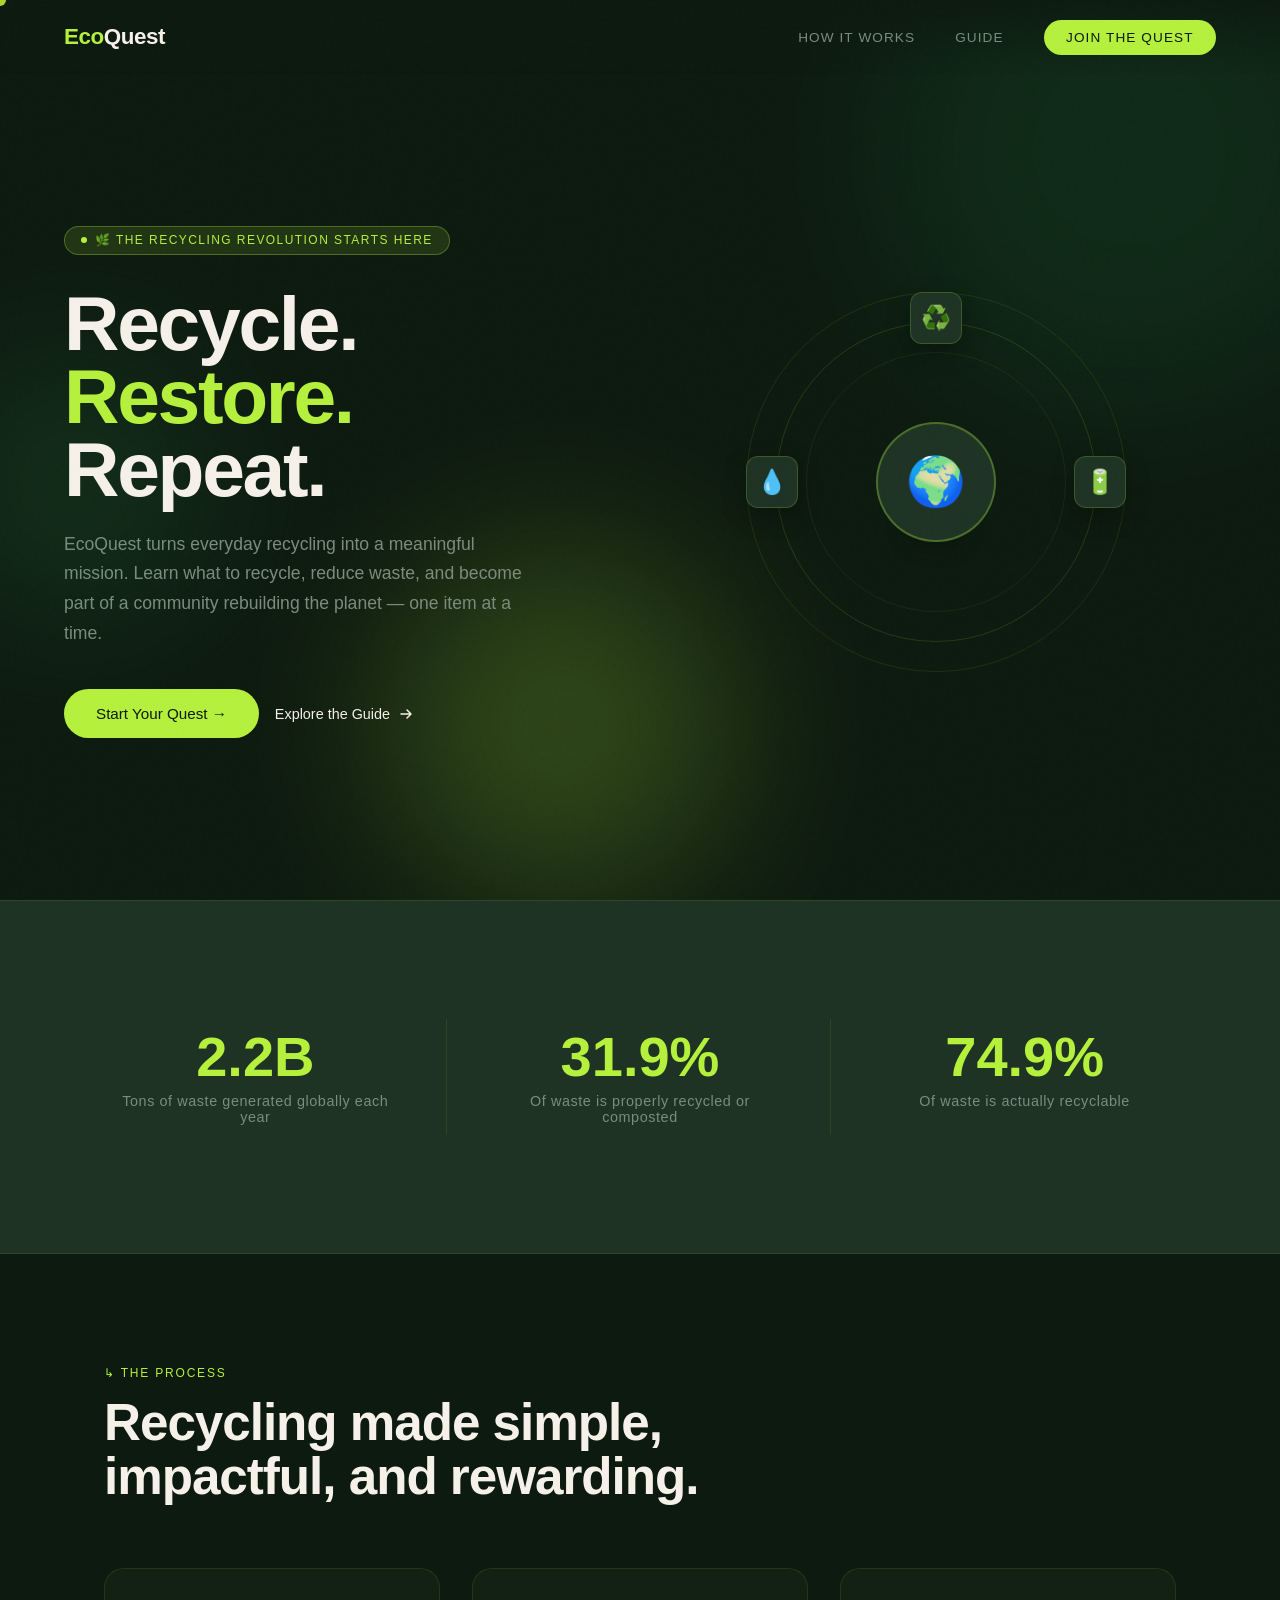
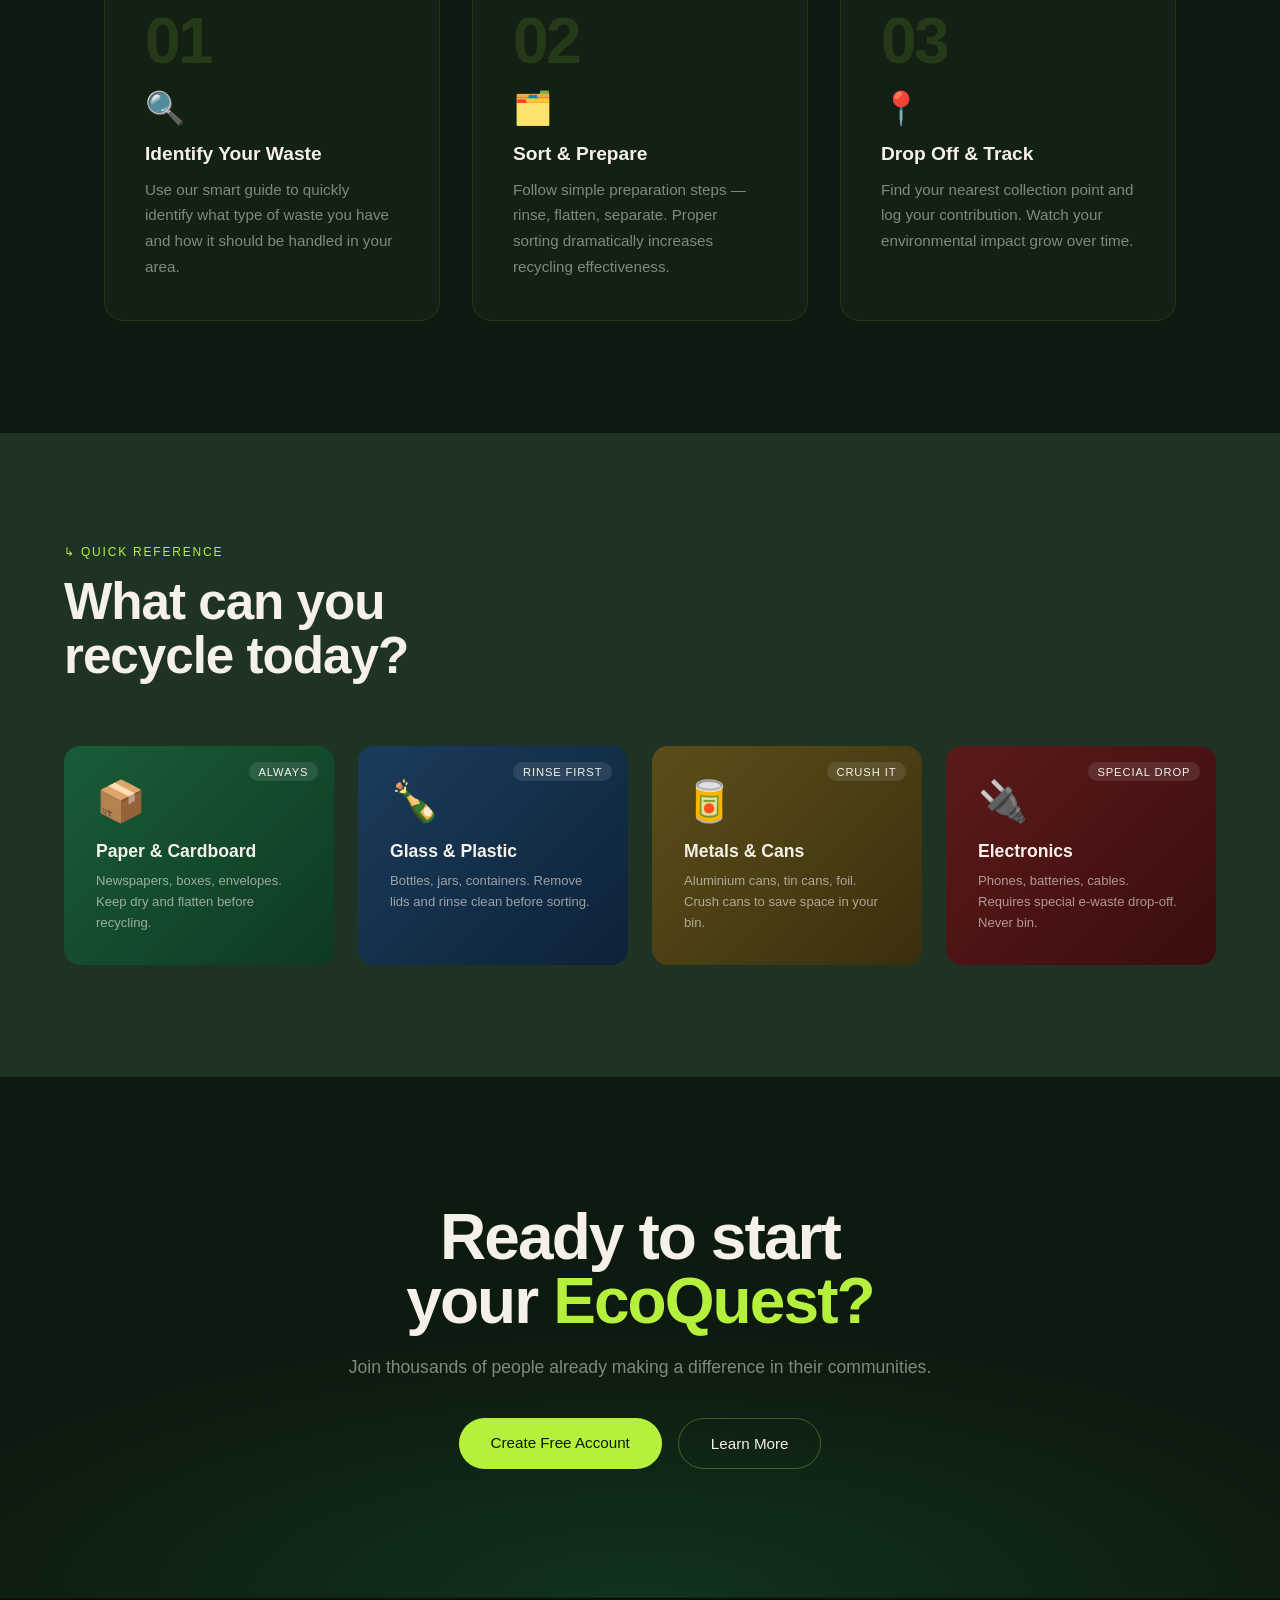
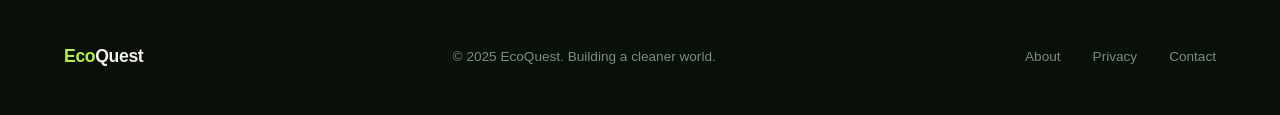
==== commit e709e00f: "Update index.html" ====
--- a/index.html
+++ b/index.html
@@ -152,6 +152,7 @@
       <a href="#">Contact</a>
     </div>
   </footer>
+<script src="model.js"></script>
 
   <script src="script.js"></script>
 </body>
